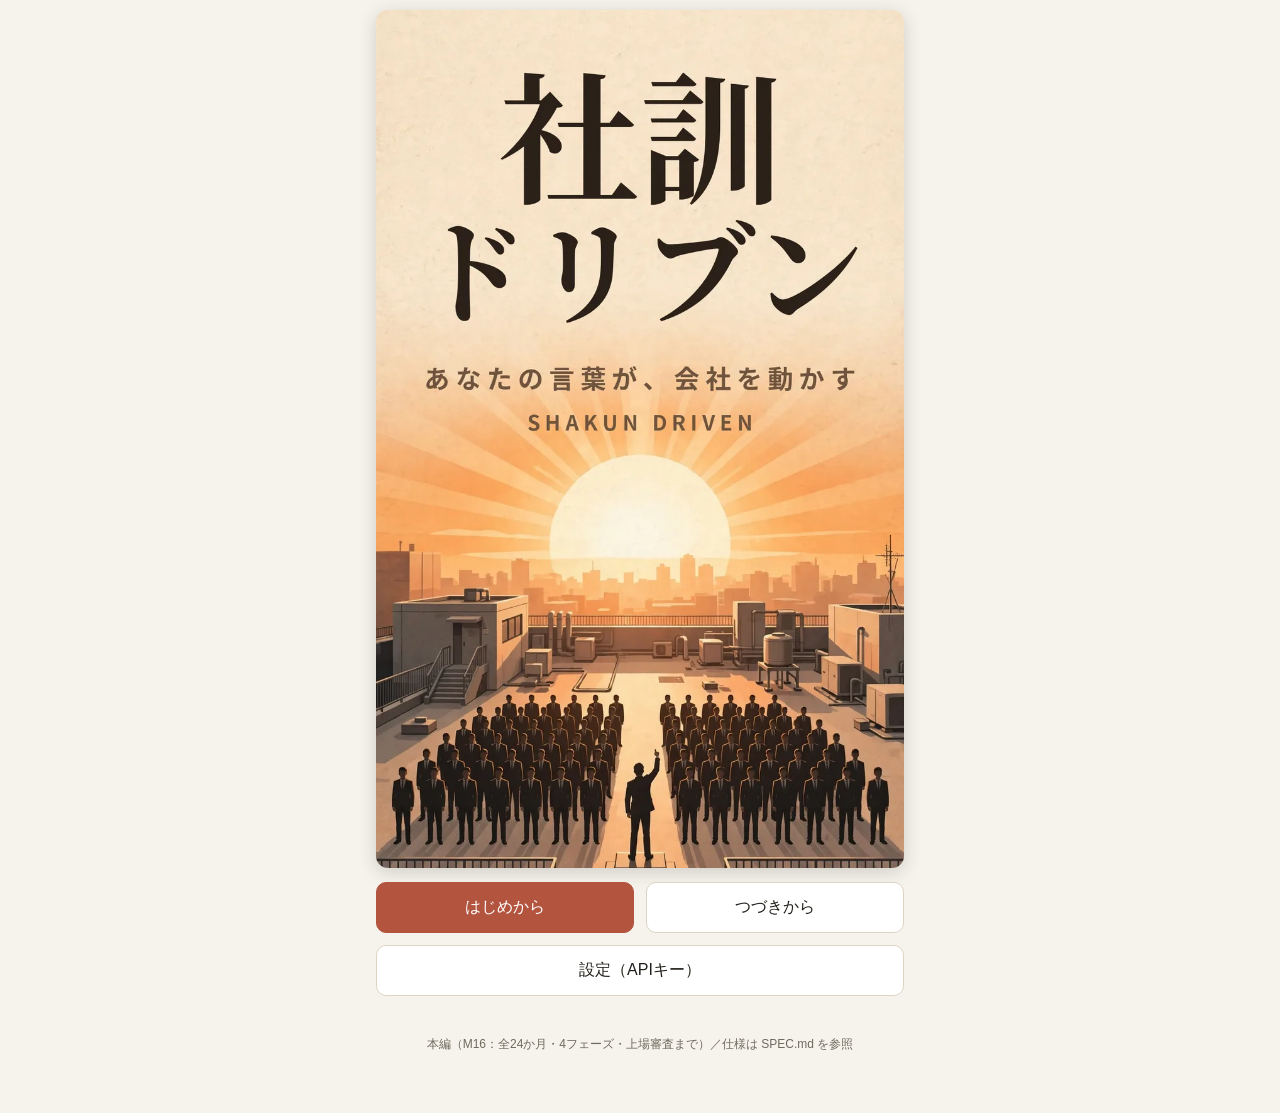
==== index.html @ 3ce6902c "M17.3: 1on1アバター描画の回帰テスト追加（相手選びボタンにID付与、スタブのinnerHTMLクリア対応）" ====
<!DOCTYPE html>
<html lang="ja">
<head>
<meta charset="UTF-8">
<meta name="viewport" content="width=device-width, initial-scale=1, viewport-fit=cover">
<title>社訓ドリブン</title>
<link rel="stylesheet" href="css/style.css?v=20261102.31">
</head>
<body>

<!-- タイトル画面 -->
<section id="screen-title" class="screen active">
  <div class="title-block">
    <h1 class="sr-only">社訓ドリブン</h1>
    <img id="title-art" alt="社訓ドリブン ― 屋上の朝礼と日の出">
  </div>
  <div class="menu" id="menu-main">
    <button id="btn-new" class="primary">はじめから</button>
    <button id="btn-continue" class="secondary">つづきから</button>
  </div>
  <div id="mode-select" class="mode-select hidden">
    <div class="mode-row">
      <button data-mode="black" class="mode-btn mode-black"><strong>ブラックモード</strong><small>企業価値だけを追う。社員の状態は見えない</small></button>
      <button data-mode="white" class="mode-btn mode-white"><strong>ホワイトモード</strong><small>健全さも評価される。全指標が見える</small></button>
    </div>
    <button id="btn-mode-back" class="mini-link">もどる</button>
  </div>
  <div class="menu-single">
    <button id="btn-settings" class="secondary">設定（APIキー）</button>
  </div>
  <p class="footnote">本編（M16：全24か月・4フェーズ・上場審査まで）／仕様は SPEC.md を参照</p>
</section>

<!-- 設定画面 -->
<section id="screen-settings" class="screen">
  <h2>設定</h2>
  <label class="field">
    <span>Gemini APIキー（BYOK）</span>
    <input id="input-apikey" type="password" autocomplete="off" placeholder="キーを入力">
  </label>
  <p class="note">キーはこの端末のブラウザ内にのみ保存され、送信先はGoogleの公式APIだけです。</p>
  <div class="row">
    <button id="btn-save-key" class="primary">保存する</button>
    <button id="btn-test-key" class="secondary">接続テスト</button>
  </div>
  <div class="row">
    <button id="btn-probe" class="secondary">生成テスト（使えるモデルを実測）</button>
  </div>
  <p class="note">生成テストは候補モデルへ最小のリクエストを数回だけ送り、役割ごとに実際に生成できるモデルを確定します。キーを変えたらやり直してください。</p>
  <p id="test-result" class="note"></p>
  <p class="note">LLM呼び出し回数（累計）：<span id="call-count">0</span> 回</p>
  <div class="row">
    <button id="btn-reset" class="danger">データを初期化</button>
    <button id="btn-back-from-settings" class="secondary">もどる</button>
  </div>
</section>

<!-- 社長室（メイン画面の骨格） -->
<section id="screen-office" class="screen">
  <div class="mode-banner"><span id="st-mode">-</span>モードでプレイ中</div>
  <div id="goal-panel" class="goal-panel">
    <div class="goal-final">最終目標：上場審査をクリアする</div>
    <div class="goal-head"><strong><span id="st-phase">創業期</span>の目標：<span id="goal-phase-target">今期の売上を達成する</span></strong><span id="goal-progress-label"></span></div>
    <div class="goal-segs" id="goal-segs"></div>
  </div>
  <header class="status-bar dash-panel">
    <div class="dash-row dash-row-top">
      <span class="dash-funds-label" data-icon="funds">資金</span>
      <span class="dash-funds"><strong id="st-funds">-</strong><small>万円</small></span>
    </div>
    <div class="gauge"><div class="gauge-fill" id="funds-gauge-fill"></div></div>
    <p class="gauge-caption" id="funds-gauge-caption"></p>
    <div class="dash-grid">
      <div class="dash-cell"><span class="dash-cell-label" data-icon="staff">社員</span><span class="dash-cell-value"><strong id="st-employees">0</strong>人</span><span class="dash-cell-caption" id="st-staff-caption"></span></div>
      <div class="dash-cell"><span class="dash-cell-label" data-icon="rep">評判</span><span class="dash-cell-value"><strong id="st-rep">50</strong><small id="st-rep-word"></small></span><span class="gauge mini"><span class="gauge-fill" id="rep-gauge-fill"></span><span class="gauge-tick" style="left:60%"></span></span><span class="dash-cell-caption">良好の目安 60</span></div>
      <div class="dash-cell"><span class="dash-cell-label" data-icon="faith">平均信仰度</span><span class="dash-cell-value"><strong id="st-faith">-</strong></span><span class="gauge mini"><span class="gauge-fill" id="faith-gauge-fill"></span><span class="gauge-tick" style="left:55%"></span></span><span class="dash-cell-caption" id="faith-gauge-caption"></span></div>
      <div class="dash-cell" id="st-risk-wrap"><span class="dash-cell-label" data-icon="risk">告発リスク</span><span class="dash-cell-value"><strong id="st-risk">-</strong><small id="st-risk-word"></small></span><span class="gauge mini"><span class="gauge-fill risk" id="risk-gauge-fill"></span><span class="gauge-tick" style="left:20%"></span></span><span class="dash-cell-caption">安全の目安 20未満</span></div>
    </div>
  </header>
  <p id="funds-note" class="note funds-note"></p>
  <div class="office-body">
    <div id="guide-panel" class="guide-panel hidden">
      <div class="goal-head"><strong>はじめの進め方</strong><button id="btn-guide-close" class="mini">閉じる</button></div>
      <ol id="guide-steps"></ol>
      <p class="goal-rules">進み方：各期の売上目標を達成すると次の期へ進みます（全24か月）／クリア：上場審査をクリアする／敗北：資金が尽きる・社員が全員辞める</p>
    </div>
    <h3>社訓台帳</h3>
    <p id="ledger-summary" class="note"></p>
    <div class="row">
      
      <button id="btn-to-ledger" class="primary" data-icon="ledger">社訓・台帳</button>
    </div>
    <h3>社員</h3>
    <div id="emp-list"></div>
    <div class="row">
      <button id="btn-hire" class="secondary">採用する（今月の候補）</button>
      <button id="btn-interview" class="secondary" data-icon="talk">1 on 1をする</button>
    </div>
    <div class="row">
      <button id="btn-advance" class="primary" data-icon="advance">月を進める</button>
      <button id="btn-result" class="secondary hidden">結果を見る</button>
      <button id="btn-loan" class="secondary hidden" data-icon="loan">融資審査を受ける</button>
    </div>
    <p id="office-note" class="note"></p>
    <h3>月報</h3>
    <div id="report-masthead" class="report-masthead hidden"></div>
    <div id="report-highlights" class="report-highlights hidden"></div>
    <p id="report-diff" class="report-diff hidden"></p>
    <pre id="week-report" class="preview">まだ月を進めていません。社訓を整えてから「月を進める」を押してください。</pre>
    <details id="report-raw-wrap" class="hidden">
      <summary>素材ログ（数値の記録）</summary>
      <pre id="week-report-raw" class="preview"></pre>
    </details>
    <div id="report-honne" class="report-honne hidden"><span class="honne-label">社員の本音</span><span id="report-honne-text"></span></div>
    <div id="report-mood" class="mood-strip hidden"></div>
  </div>
  <div class="row">
    <button id="btn-back-from-office" class="secondary">タイトルへ</button>
  </div>
</section>

<!-- 社訓エディタ -->
<section id="screen-editor" class="screen">
  <h2>社訓エディタ</h2>
  <p class="note">社訓・就業規則・経営方針を自由文で書いてください。AIが構造化し、社員がどう動くかをプレビューします。効果は5項目（売上向上／体力向上／信仰向上／評判向上／規律強化）に付きます。</p>
  <label class="field">
    <span>社訓・ルール（自由文、60字まで）</span>
    <textarea id="ed-text" rows="3" maxlength="60" placeholder="例：お客様は神様である／会議は15分まで"></textarea>
  </label>
  <p id="ed-charcount" class="note">0字（効果の合計上限 1）― 長く具体的に書くほど、付けられる効果の合計が増えます（10字ごとに+1、最大6）</p>
  <div class="ed-examples">
    <span class="note">書き方の例（タップで入力できます）：</span>
    <button class="ex-chip" data-ex="顧客からの問い合わせには、当日中に必ず返信すること">顧客絶対の例</button>
    <button class="ex-chip" data-ex="金曜日はノー残業デーとし、全員定時で退社すること">福利厚生の例</button>
    <button class="ex-chip" data-ex="新しい挑戦は失敗しても咎めない。まず試すことを評価する">挑戦奨励の例</button>
  </div>
  <div class="row">
    <button id="btn-extract" class="primary">構造化してプレビュー</button>
  </div>
  <p id="ed-status" class="note"></p>
  <div id="ed-preview-wrap" class="hidden">
    <h3>構造化結果</h3>
    <pre id="ed-fields" class="preview"></pre>
    <h3>解釈プレビュー</h3>
    <pre id="ed-preview" class="preview"></pre>
    <div id="ed-swap-wrap" class="hidden">
      <p class="note">有効な社訓は3つまでです。入れ替える場合は、廃止する社訓を選んでください（入れ替えは月1回まで、そのたび全員の信仰度が−3されます）。</p>
      <label class="field"><span>入れ替えで廃止する社訓</span><select id="ed-swap-target"></select></label>
    </div>
    <div class="row">
      <button id="btn-register" class="primary">この内容で台帳に登録</button>
    </div>
  </div>

  <div class="row">
    <button id="btn-back-from-editor" class="secondary">台帳へもどる</button>
  </div>
</section>

<!-- 台帳ビューア -->
<section id="screen-ledger" class="screen">
  <h2>社訓台帳</h2>
  <h3>いま会社に効いている力</h3>
  <p id="lg-count" class="note"></p>
  <div id="lg-tags"></div>
  <h3>登録ルール</h3>
  <div id="lg-list"></div>
  <!-- 造語辞典はM11で一旦凍結（UI非表示。データと効果は内部に残置） -->
  <div class="hidden">
  <h3>造語辞典</h3>
  <p class="note">社内用語を定義すると結束が高まる一方、外部には通じなくなります。</p>
  <label class="field"><span>用語</span><input id="gl-term" type="text"></label>
    <label class="field"><span>定義</span><input id="gl-def" type="text" placeholder="辞典のように堅く書くと味が出ます（例：〜をいう）"></label>
  <div class="row">
    <button id="btn-gl-add" class="secondary">辞典に登録</button>
  </div>
  <div id="gl-list"></div>
  </div>
  <div class="row">
    <button id="btn-lg-to-editor" class="primary">＋ 新しい社訓を書く</button>
    <button id="btn-back-from-ledger" class="secondary">社長室へもどる</button>
  </div>
</section>

<!-- イベント -->
<section id="screen-event" class="screen">
  <h2 id="ev-title">イベント</h2>
  <p id="ev-hype" class="ev-hype hidden"></p>
  <p id="ev-category" class="note"></p>
  <p id="ev-body"></p>
  <p id="ev-hint" class="note"></p>
  <div id="ev-action-wrap">
    <label class="field">
      <span>対応の社長命令（自由文）</span>
      <textarea id="ev-response" rows="3" placeholder="どう対応するか、社長として一言"></textarea>
    </label>
    <div class="row">
      <button id="btn-ev-respond" class="primary">社長命令を出す</button>
      <button id="btn-ev-ignore" class="secondary">静観する</button>
    </div>
    <p class="note">静観は正式な選択肢です。被害は出ますが、余計なリスクは増えません。</p>
    <div class="row">
      <button id="btn-ev-back" class="secondary">社長室へ戻る（対応は後でもできます）</button>
    </div>
  </div>
  <div id="ev-result-wrap" class="hidden">
    <pre id="ev-result" class="preview"></pre>
    <div class="row">
      <button id="btn-ev-done" class="primary">月報へ</button>
    </div>
  </div>
</section>

<!-- 融資審査 -->
<section id="screen-loan" class="screen">
  <h2>融資審査（初回）</h2>
  <p>銀行と公庫の担当者が、事業計画としての社訓台帳と、ここまでの実績を審査します。資金と社員の状態が、そのまま信用になります。</p>
  <div id="loan-intro">
    <h3>審査の目安と現在の状態</h3>
    <div id="loan-precheck"></div>
    <p class="note">スコア60以上で優遇条件（2,150万円・金利1.5%）、40以上で通常条件（1,500万円・金利2.5%）、40未満は不合格です。</p>
    <div class="row">
      <button id="btn-loan-apply" class="primary">審査を受ける</button>
      <button id="btn-loan-back" class="secondary">社長室へ戻る</button>
    </div>
  </div>
  <div id="loan-result-wrap" class="hidden">
    <div id="loan-stamp" class="decision-stamp hidden"></div>
    <div id="loan-detail"></div>
    <pre id="loan-result" class="preview"></pre>
    <div class="row">
      <button id="btn-loan-done" class="primary">月報へ</button>
    </div>
  </div>
</section>


<!-- 上場審査 -->
<section id="screen-listing" class="screen">
  <h2>上場審査</h2>
  <p>証券取引所の審査担当が、財務・組織・評判・コンプライアンスを総合的に審査します。ここまでの経営の集大成です。</p>
  <div id="listing-intro">
    <h3>審査の目安と現在の状態</h3>
    <div id="listing-precheck"></div>
    <p class="note">スコア60以上で合格（上場）です。</p>
    <div class="row">
      <button id="btn-listing-apply" class="primary">審査を受ける</button>
    </div>
  </div>
  <div id="listing-result-wrap" class="hidden">
    <div id="listing-detail"></div>
    <pre id="listing-result" class="preview"></pre>
    <div class="row">
      <button id="btn-listing-done" class="primary">結果へ</button>
    </div>
  </div>
</section>

<!-- 面談 -->
<section id="screen-hire" class="screen">
  <h2>採用</h2>
  <p id="hire-note" class="note"></p>
  <div id="hire-list"></div>
  <button id="btn-hire-back">社長室へ戻る</button>
</section>

<section id="screen-interview" class="screen">
  <h2>1 on 1</h2>
  <p class="note">月に1回だけ、社員を1人選んでじっくり話せます（最大5往復）。言葉次第では、相手の心が限界を迎えて会話が打ち切られることもあります。</p>
  <div id="iv-picker"></div>
  <div id="iv-main" class="hidden">
    <img id="iv-portrait" class="iv-portrait hidden" alt="">
    <p id="iv-who" class="note"></p>
    <p id="iv-emp-info" class="note"></p>
    <p id="iv-turns" class="note"></p>
    <div id="iv-log" class="chat-log"></div>
    <div id="iv-action-wrap">
      <label class="field">
        <span>社長の発言（自由文）</span>
        <textarea id="iv-response" rows="3" placeholder="相手にどう声をかけますか"></textarea>
      </label>
      <div class="row">
        <button id="btn-iv-send" class="primary">話す</button>
        <button id="btn-iv-end" class="secondary">ここで終了する</button>
      </div>
    </div>
    <div id="iv-result-wrap" class="hidden">
      <pre id="iv-result" class="preview"></pre>
      <div class="row">
        <button id="btn-iv-done" class="primary">社長室へ</button>
      </div>
    </div>
  </div>
  <div class="row">
    <button id="btn-iv-back" class="secondary">社長室へ戻る</button>
  </div>
</section>

<!-- フェーズ結果 -->
<section id="screen-result" class="screen">
  <h2 id="result-title">結果</h2>
  <pre id="result-summary" class="preview"></pre>
  <p class="note">おつかれさまでした。もう一度遊ぶときは、タイトル画面から「はじめから」を選んでください。</p>
  <div class="row">
    <button id="btn-result-to-title" class="primary">タイトルへ</button>
  </div>
</section>

<script type="module" src="js/app.js?v=20261102.31"></script>
</body>
</html>
---- css/style.css ----
:root {
  --bg: #f6f3ec;
  --panel: #ffffff;
  --ink: #23201a;
  --sub: #6f6a5e;
  --accent: #b3543f;
  --accent2: #2f5d50;
  --line: #ddd5c4;
  --track: #e7e0cf;
  --highlight-bg: #fdf6ec;
  --good: #2f5d50;
  --bad: #b3382e;
  --font-head: "Hiragino Mincho ProN", "Hiragino Mincho Pro", "YuMincho", "Yu Mincho", "Noto Serif CJK JP", serif;
}
* { box-sizing: border-box; }
body {
  margin: 0;
  font-family: "Hiragino Kaku Gothic ProN", "Noto Sans JP", sans-serif;
  background: var(--bg);
  color: var(--ink);
}
.screen {
  display: none;
  max-width: 560px;
  margin: 0 auto;
  padding: 24px 16px 48px;
  min-height: 100dvh;
}
.screen.active { display: block; }
.title-block { text-align: center; margin: 64px 0 40px; }
.title-block h1 { font-size: 40px; letter-spacing: 0.08em; margin: 0 0 8px; }
.tagline { color: var(--sub); margin: 0; }
.menu { display: grid; gap: 12px; }
button {
  font: inherit;
  border: 1px solid var(--line);
  background: var(--panel);
  color: var(--ink);
  border-radius: 10px;
  padding: 14px 16px;
  cursor: pointer;
  text-align: center;
}
button.primary { background: var(--accent); border-color: var(--accent); color: #fff; }
button.secondary { background: var(--panel); }
button.danger { color: var(--accent); border-color: var(--accent); background: var(--panel); }
button:active { transform: translateY(1px); }
.mode-select { margin-top: 24px; display: grid; gap: 12px; }
.mode-select.hidden { display: none; }
.mode-btn { text-align: left; }
.mode-btn small { color: var(--sub); }
.footnote { text-align: center; color: var(--sub); font-size: 12px; margin-top: 40px; }
.field { display: grid; gap: 6px; margin: 16px 0 8px; }
.field input {
  font: inherit;
  padding: 12px;
  border: 1px solid var(--line);
  border-radius: 8px;
  background: var(--panel);
}
.note { color: var(--sub); font-size: 13px; }
#test-result { white-space: pre-line; }
.row { display: flex; gap: 12px; margin-top: 16px; flex-wrap: wrap; }
.row button { flex: 1; }
.status-bar {
  display: flex; gap: 8px; flex-wrap: wrap;
  background: var(--panel); border: 1px solid var(--line); border-radius: 10px;
  padding: 10px 12px; font-size: 14px;
}
.status-bar .label { color: var(--sub); margin-right: 2px; }
.office-body { margin-top: 20px; }
.placeholder { color: var(--sub); }
.hidden { display: none !important; }
textarea, select {
  font: inherit;
  padding: 12px;
  border: 1px solid var(--line);
  border-radius: 8px;
  background: var(--panel);
  color: var(--ink);
  width: 100%;
}
.preview {
  white-space: pre-line;
  background: var(--panel);
  border: 1px solid var(--line);
  border-radius: 10px;
  padding: 12px;
  font-size: 14px;
  margin: 8px 0;
}
.card {
  background: var(--panel);
  border: 1px solid var(--line);
  border-radius: 10px;
  padding: 12px;
  margin: 8px 0;
}
.badge {
  display: inline-block;
  font-size: 12px;
  padding: 2px 8px;
  border-radius: 999px;
  background: var(--accent2);
  color: #fff;
}
.badge.off { background: var(--sub); }
.warn { color: var(--accent); font-size: 14px; }
details { margin-top: 24px; }
details summary { cursor: pointer; padding: 8px 0; }
.grow { flex: 1; }
button:disabled { opacity: 0.5; }

/* === M6 見える化 === */
.meters { margin-top: 6px; display: grid; gap: 4px; }
.meter-row { display: flex; align-items: center; gap: 8px; font-size: 12px; }
.meter-label { width: 2.4em; color: var(--sub); }
.meter { flex: 1; height: 8px; background: var(--track); border-radius: 4px; overflow: hidden; }
.meter-fill { display: block; height: 100%; }
.meter-fill.safe { background: #2f5d50; }
.meter-fill.warn { background: #c98a1b; }
.meter-fill.danger { background: #b3382e; }
.meter-val { width: 2em; text-align: right; }
.badge { display: inline-block; margin-top: 6px; padding: 1px 8px; border-radius: 999px; font-size: 11px; color: #fff; }
.badge.danger { background: #b3382e; }
.badge.warn { background: #c98a1b; }
.goal-panel, .guide-panel { border: 1px solid var(--line); background: var(--panel); border-radius: 10px; padding: 10px 12px; margin-bottom: 12px; }
.goal-head { display: flex; justify-content: space-between; align-items: center; gap: 8px; }
.progress { height: 10px; background: var(--track); border-radius: 5px; overflow: hidden; margin: 8px 0; }
#goal-progress-bar { height: 100%; background: var(--accent2); width: 0%; transition: width .3s; }
.goal-next { margin: 4px 0; }
.goal-rules { color: var(--sub); font-size: 12px; margin: 2px 0 0; }
.guide-panel ol { margin: 6px 0 2px 18px; padding: 0; }
.guide-panel li { margin: 3px 0; }
.guide-panel li.done { color: var(--sub); text-decoration: line-through; }
button.mini { font-size: 12px; padding: 2px 10px; }
.funds-note { margin: 6px 2px 0; }
.report-highlights { border-left: 4px solid var(--accent); background: var(--highlight-bg); padding: 8px 10px; margin-bottom: 8px; border-radius: 6px; }
.report-highlights div { margin-top: 2px; }
.report-diff .up { color: var(--good); font-weight: 600; }
.report-diff .down { color: var(--bad); font-weight: 600; }

body[data-mode="black"] .status-bar { background: #2b2723; color: #f3efe6; }
body[data-mode="black"] .status-bar .label { color: #b9b2a4; }
#screen-title h1 { letter-spacing: .04em; border-bottom: 3px solid var(--accent); display: inline-block; padding-bottom: 4px; }
.mode-btn { text-align: left; line-height: 1.5; }

/* === M7 デザイン適用（案1×案2ハイブリッド） === */
h1, h2, h3 { font-family: var(--font-head); }
.sr-only { position: absolute; width: 1px; height: 1px; overflow: hidden; clip: rect(0 0 0 0); white-space: nowrap; }
#title-art { width: 100%; height: auto; display: block; border-radius: 12px; box-shadow: 0 4px 18px rgba(35, 32, 26, .18); }
.title-block { margin-bottom: 14px; }
/* 「布告する」ボタンは判子風の印を添える */
/* イベント画面：カテゴリ帯 */
#screen-event h2 { border-left: 6px solid var(--accent); padding-left: 10px; }
#ev-category { display: inline-block; background: var(--ink); color: var(--bg); padding: 3px 10px; border-radius: 4px; }
/* ブラックモード：暗色テーマ全面版（意味色は維持） */
body[data-mode="black"] {
  --bg: #221f1b;
  --panel: #2e2a25;
  --ink: #f0ead9;
  --sub: #b3aa97;
  --line: #4a443a;
  --track: #453f35;
  --highlight-bg: #38312a;
  --accent: #c65a49;
  --accent2: #8fae9f;
  --good: #7fb69e;
  --bad: #e08a7d;
}
body[data-mode="black"] .meter-fill.safe { background: #7fb69e; }
body[data-mode="black"] .meter-fill.warn { background: #d9a83f; }
body[data-mode="black"] .meter-fill.danger { background: #e08a7d; }
body[data-mode="black"] #title-art { box-shadow: 0 4px 18px rgba(0, 0, 0, .5); }

/* === M7.1 タイトル画面の改善 === */
#screen-title { padding-top: 10px; }
#screen-title .title-block { margin: 0 0 14px; }
.menu { display: flex; gap: 12px; }
.menu > button { flex: 1; }
.menu-single { margin-top: 12px; }
.menu-single > button { width: 100%; }
.mode-select { margin-top: 0; display: block; }
.mode-row { display: flex; gap: 12px; }
.mode-btn { flex: 1; text-align: center; padding: 14px 10px; line-height: 1.45; }
.mode-btn strong { display: block; font-size: 17px; margin-bottom: 4px; }
.mode-btn small { display: block; font-size: 12px; line-height: 1.55; }
.mode-black { background: #2b2723; border: 2px solid #2b2723; border-top: 5px solid #b3543f; color: #f3efe6; }
.mode-black small { color: #c9c2b2; }
.mode-white { background: #ffffff; border: 2px solid #2f5d50; border-top: 5px solid #2f5d50; color: #23201a; }
.mode-white small { color: #6f6a5e; }
.mini-link { display: block; margin: 10px auto 0; background: none; border: none; color: var(--sub); font-size: 13px; padding: 6px 10px; text-decoration: underline; }

/* === M8 社内報デザイン（標準）×ダッシュボード === */
body { background-image: radial-gradient(rgba(35, 32, 26, .045) 1px, transparent 1.3px); background-size: 7px 7px; }
body[data-mode="black"] { background-image: radial-gradient(rgba(240, 234, 217, .05) 1px, transparent 1.3px); }
h2 { border-bottom: 4px double var(--sub); padding-bottom: 6px; }
.card { box-shadow: 0 1px 2px rgba(35, 32, 26, .07), 0 6px 14px rgba(35, 32, 26, .05); }
body[data-mode="black"] .card { box-shadow: 0 1px 2px rgba(0, 0, 0, .4), 0 6px 14px rgba(0, 0, 0, .3); }
.status-bar { border-bottom: 3px double rgba(243, 239, 230, .35); }
.report-masthead { font-family: var(--font-head); text-align: center; letter-spacing: .18em; border-top: 4px double var(--sub); border-bottom: 4px double var(--sub); padding: 6px 0; margin-bottom: 10px; }
.decision-stamp { font-family: var(--font-head); font-size: 30px; letter-spacing: .35em; color: var(--accent); border: 3px solid var(--accent); border-radius: 10px; display: inline-block; padding: 4px 14px 4px 20px; transform: rotate(-7deg); margin: 4px 0 12px; opacity: .9; }
#gl-list .card { border-left: 5px solid var(--accent2); }
#gl-list .card strong { font-family: var(--font-head); }

/* === M8.2 社員の様子ストリップ === */
.mood-strip { display: flex; align-items: center; gap: 8px; margin-top: 12px; flex-wrap: wrap; }
.mood-label { font-family: var(--font-head); border: 1px solid var(--sub); padding: 2px 8px; letter-spacing: .18em; }
.mood-chip { border: 1px solid var(--line); border-radius: 999px; padding: 3px 10px; font-size: 13px; background: var(--panel); }
.mood-chip.ok { color: var(--good); border-color: var(--good); }
.mood-chip.warn { color: #c98a1b; border-color: #c98a1b; }
.mood-chip.danger { color: var(--bad); border-color: var(--bad); font-weight: 700; }

/* === M9 本音・煽り === */
.report-honne { border: 1px dashed var(--sub); border-radius: 8px; padding: 8px 10px; margin-top: 10px; background: var(--highlight-bg); }
.report-honne .honne-label { font-family: var(--font-head); font-size: 12px; letter-spacing: .14em; color: var(--sub); display: block; margin-bottom: 2px; }
.ev-hype { color: var(--accent); font-weight: 700; margin: 2px 0 8px; }

/* === M10 例文チップ・1on1チャット === */
.ed-examples { display: flex; flex-wrap: wrap; gap: 8px; align-items: center; margin: 4px 0 12px; }
.ex-chip { padding: 6px 12px; border-radius: 999px; font-size: 13px; }
.chat-log { display: grid; gap: 8px; margin: 12px 0; }
.chat-row { max-width: 88%; padding: 8px 12px; border-radius: 12px; line-height: 1.55; white-space: pre-wrap; }
.chat-row.emp { background: var(--highlight-bg); border: 1px solid var(--line); justify-self: start; border-bottom-left-radius: 2px; }
.chat-row.me { background: var(--accent2); color: #fdfaf2; justify-self: end; border-bottom-right-radius: 2px; }
.chat-row.sys { justify-self: center; background: none; color: var(--sub); font-size: 13px; text-align: center; }
.iv-emp-btn { display: block; width: 100%; text-align: left; margin-bottom: 8px; }
.iv-emp-btn small { color: var(--sub); display: block; margin-top: 2px; }
select { font: inherit; padding: 10px; border: 1px solid var(--line); border-radius: 8px; background: var(--panel); color: var(--ink); width: 100%; }

/* === M12 ダッシュボード（1枚パネル） === */
.status-bar { display: block; background: var(--panel); border: 1px solid var(--line); border-radius: 10px; padding: 10px 12px; margin-bottom: 10px; box-shadow: 2px 2px 0 rgba(90, 70, 40, 0.08); }
.dash-row { display: flex; align-items: center; gap: 10px; }
.dash-row-top { padding-bottom: 8px; border-bottom: 1px dashed var(--line); }
.dash-mode { background: var(--accent); color: #fff; font-weight: 700; font-size: 13px; padding: 3px 10px; border-radius: 999px; white-space: nowrap; }
.dash-phase { font-weight: 700; font-size: 15px; white-space: nowrap; }
.dash-week { font-weight: 400; font-size: 12px; color: var(--sub); margin-left: 6px; }
.dash-funds { margin-left: auto; font-size: 13px; color: var(--sub); white-space: nowrap; }
.dash-funds strong { font-size: 22px; color: var(--ink); margin: 0 2px; }
.dash-funds small { font-size: 11px; }
.dash-row-sub { padding-top: 8px; flex-wrap: wrap; gap: 6px 0; font-size: 13px; color: var(--sub); }
.dash-stat { white-space: nowrap; }
.dash-stat + .dash-stat { border-left: 1px solid var(--line); padding-left: 10px; margin-left: 10px; }
.dash-stat strong { color: var(--ink); font-size: 15px; }
.dash-stat small { margin-left: 4px; font-size: 11px; }
.trait-line { display: flex; flex-wrap: wrap; gap: 2px 14px; margin-top: 2px; }
.trait { white-space: nowrap; }
.tag-bar-row { display: flex; align-items: center; gap: 8px; margin: 4px 0; font-size: 13px; }
.tag-bar-label { width: 5.5em; flex-shrink: 0; }
.tag-bar { flex: 1; height: 10px; background: var(--highlight-bg); border: 1px solid var(--line); border-radius: 5px; overflow: hidden; }
.tag-bar-fill { height: 100%; background: var(--accent2); }
.tag-bar-fill.neg { background: var(--bad); }
.dots { letter-spacing: 2px; font-size: 11px; color: var(--accent2); }
.emp-profit { font-size: 13px; margin-top: 6px; }
.emp-profit .neg { color: var(--bad); }
body[data-mode="black"] .status-bar { background: #2b2723; color: #f3efe6; border-color: rgba(243, 239, 230, 0.35); }
body[data-mode="black"] .dash-funds strong, body[data-mode="black"] .dash-stat strong { color: #f3efe6; }

/* ==== M13：モード最上部・最終目標バナー・達成度ダッシュボード・段階表示 ==== */
.mode-banner { background: var(--ink); color: #fff; border-radius: 8px; padding: 7px 12px; font-weight: 700; font-size: 14px; margin-bottom: 10px; }
.mode-banner span { font-size: 15px; }
.goal-panel { margin-bottom: 10px; }
.goal-final { font-size: 16px; font-weight: 800; color: var(--ink); margin-bottom: 4px; }
.goal-segs { display: flex; gap: 4px; margin-top: 8px; }
.goal-seg { flex: 1; text-align: center; font-size: 9px; padding: 4px 0; border-radius: 6px; background: #e7e2d5; color: var(--sub); white-space: nowrap; }
.goal-seg.done { background: var(--good); color: #fff; }
.goal-seg.now { background: var(--ink); color: #fff; font-weight: 700; box-shadow: 0 0 0 2px #d9a441 inset; }
.dash-funds-label { font-size: 13px; color: var(--sub); margin-right: 8px; }
.gauge { position: relative; height: 10px; background: #e7e2d5; border-radius: 5px; margin: 8px 0 4px; overflow: visible; }
.gauge-fill { position: absolute; left: 0; top: 0; bottom: 0; background: var(--good); border-radius: 5px; max-width: 100%; }
.gauge-fill.risk { background: var(--warn); }
.gauge-tick { position: absolute; top: -2px; bottom: -2px; width: 2px; background: var(--ink); opacity: .55; }
.gauge.mini { height: 7px; margin: 5px 0 3px; display: block; }
.gauge-caption { font-size: 12px; color: var(--sub); margin: 0 0 6px; }
.dash-grid { display: grid; grid-template-columns: 1fr 1fr; gap: 8px 14px; margin-top: 8px; border-top: 1px dashed #cbbfa3; padding-top: 10px; }
.dash-cell { min-width: 0; }
.dash-cell-label { display: block; font-size: 12px; color: var(--sub); }
.dash-cell-value strong { font-size: 19px; }
.dash-cell-value small { margin-left: 4px; font-size: 12px; color: var(--sub); }
.dash-cell-caption { display: block; font-size: 11px; color: var(--sub); }
.trait-rows { margin: 6px 0 2px; }
.trait-row { display: flex; align-items: center; gap: 8px; line-height: 1.5; }
.trait-label { display: inline-block; width: 4em; flex: none; font-size: 13px; color: var(--sub); }
.emp-sub { margin: 2px 0; }
.segs { display: inline-flex; gap: 2px; }
.segs .seg { width: 11px; height: 12px; border-radius: 2px; background: #e0dacb; display: inline-block; }
.segs .seg.on.safe { background: var(--good); }
.segs .seg.on.warn { background: var(--warn); }
.segs .seg.on.danger { background: var(--bad); }
.emp-profit-detail { font-size: 12px; color: var(--sub); margin: 0 0 4px; }
.emp-profit-detail .chunk { white-space: nowrap; }
.criteria { border: 1px solid #d8d0ba; border-radius: 8px; padding: 8px 12px; margin: 8px 0; background: #fffdf6; }
.criteria-row { display: flex; align-items: baseline; gap: 10px; padding: 3px 0; flex-wrap: wrap; }
.criteria-row strong { font-size: 16px; }
.criteria-mark { margin-left: auto; font-weight: 700; }
.loan-score { display: flex; align-items: baseline; gap: 8px; margin-top: 6px; }
.loan-score strong { font-size: 26px; }
.loan-gauge { height: 12px; }
.loan-factors { margin: 10px 0; }
.factor-row { display: flex; align-items: center; gap: 8px; padding: 3px 0; }
.factor-label { flex: 1; min-width: 0; font-size: 13px; }
.factor-bar { width: 90px; flex: none; height: 9px; background: #e7e2d5; border-radius: 4px; display: inline-block; }
.factor-bar i { display: block; height: 100%; border-radius: 4px; }
.factor-bar i.pos { background: var(--good); }
.factor-bar i.neg { background: var(--bad); }
.factor-row strong.pos { color: var(--good); }
.factor-row strong.neg { color: var(--bad); }
.axis-row { display: flex; align-items: center; gap: 10px; padding: 4px 0; }
.axis-label { width: 5.5em; flex: none; font-size: 13px; }
.axis-gauge { position: relative; flex: 1; height: 12px; background: #efe9da; border-radius: 6px; }
.axis-center { position: absolute; left: 50%; top: -2px; bottom: -2px; width: 2px; background: var(--ink); opacity: .5; }
.axis-fill { position: absolute; top: 0; bottom: 0; border-radius: 6px; }
.axis-fill.pos { background: var(--good); }
.axis-fill.neg { background: var(--bad); }
.axis-val { width: 2.2em; flex: none; text-align: right; font-weight: 700; }
.fx-chips { margin: 4px 0; display: flex; flex-wrap: wrap; gap: 5px; }
.fx-chip { font-size: 12px; padding: 2px 8px; border-radius: 999px; border: 1px solid; white-space: nowrap; }
.fx-chip.pos { color: var(--good); border-color: var(--good); background: #f2f8f0; }
.fx-chip.neg { color: var(--bad); border-color: var(--bad); background: #fdf3f1; }

/* M14：注意色の定義（未定義でセグメントが見えなくなっていた不具合の修正）と部門・採用まわり */
:root { --warn: #d97706; }
.segs .seg.on.warn { background: var(--warn); }
.emp-ops { display: flex; gap: 6px; margin: 6px 0 2px; flex-wrap: wrap; }
.mini-btn { font-size: 12px; padding: 4px 10px; border: 1px solid var(--line); border-radius: 999px; background: var(--panel); color: var(--ink); cursor: pointer; }
.mini-btn:active { background: var(--highlight-bg); }
.badge-row { display: flex; align-items: center; gap: 8px; margin-top: 6px; }
.mood-reason { font-size: 12px; color: var(--sub); }

/* ===== M17：キャラ絵・アイコン・演出 ===== */
.ic { display: inline-flex; vertical-align: -0.14em; margin-right: 4px; }
.ic svg { width: 1.05em; height: 1.05em; }
.emp-head { display: flex; align-items: center; gap: 10px; margin-bottom: 4px; }
.emp-portrait { width: 54px; height: 68px; object-fit: cover; border-radius: 6px; border: 1px solid rgba(60, 50, 30, .35); background: #e8e2d2; flex: none; }
body[data-mode="black"] .emp-portrait { border-color: rgba(240, 234, 217, .35); background: #17140f; }
.iv-thumb { width: 44px; height: 55px; object-fit: cover; border-radius: 5px; float: left; margin: 2px 10px 2px 0; }
.iv-portrait { width: 76px; height: 95px; object-fit: cover; border-radius: 8px; border: 1px solid rgba(60, 50, 30, .35); margin-bottom: 6px; }
body[data-mode="black"] .iv-portrait { border-color: rgba(240, 234, 217, .35); }

/* 質感：ホワイト＝罫線入りの紙、ブラック＝ハーフトーン強化＋斜め帯 */
body:not([data-mode="black"]) { background-image: repeating-linear-gradient(0deg, transparent 0 27px, rgba(90, 80, 60, .05) 27px 28px); }
body[data-mode="black"] { background-image: radial-gradient(rgba(240, 234, 217, .07) 1px, transparent 1.4px); background-size: 9px 9px; }
body[data-mode="black"] .mode-banner { background-image: linear-gradient(100deg, transparent 0 76%, rgba(198, 40, 28, .9) 76% 87%, transparent 87%); }
body[data-mode="black"] .goal-final { letter-spacing: .12em; }

/* 演出：決裁印を押す／フェーズアップの強調／イベント帯のスライドイン */
@keyframes stampIn { 0% { transform: rotate(-7deg) scale(2.1); opacity: 0; } 60% { transform: rotate(-7deg) scale(.94); opacity: 1; } 100% { transform: rotate(-7deg) scale(1); opacity: .9; } }
.decision-stamp:not(.hidden) { animation: stampIn .32s ease-out; }
@keyframes phaseFlash { 0% { box-shadow: 0 0 0 0 rgba(198, 160, 40, 0); } 25% { box-shadow: 0 0 0 3px rgba(198, 160, 40, .8); } 100% { box-shadow: 0 0 0 0 rgba(198, 160, 40, 0); } }
.goal-panel.phase-flash { animation: phaseFlash 1.1s ease-out 2; }
@keyframes bandIn { from { transform: translateX(-14px); opacity: 0; } to { transform: none; opacity: 1; } }
#screen-event.active #ev-category { animation: bandIn .35s ease-out; }

/* M17.2：1on1をLINE風に（社員の吹き出しの横に顔写真アバター） */
.chat-row.emp { display: flex; align-items: flex-start; gap: 8px; background: none; border: none; padding: 0; max-width: 94%; }
.chat-row.me { display: flex; justify-content: flex-end; background: none; padding: 0; max-width: 94%; }
.chat-bubble { padding: 8px 12px; border-radius: 12px; line-height: 1.55; white-space: pre-wrap; }
.chat-row.emp .chat-bubble { background: var(--highlight-bg); border: 1px solid var(--line); border-bottom-left-radius: 2px; }
.chat-row.me .chat-bubble { background: var(--accent2); color: #fdfaf2; border-bottom-right-radius: 2px; }
.chat-av { width: 40px; height: 50px; object-fit: cover; border-radius: 8px; border: 1px solid var(--line); flex: none; }
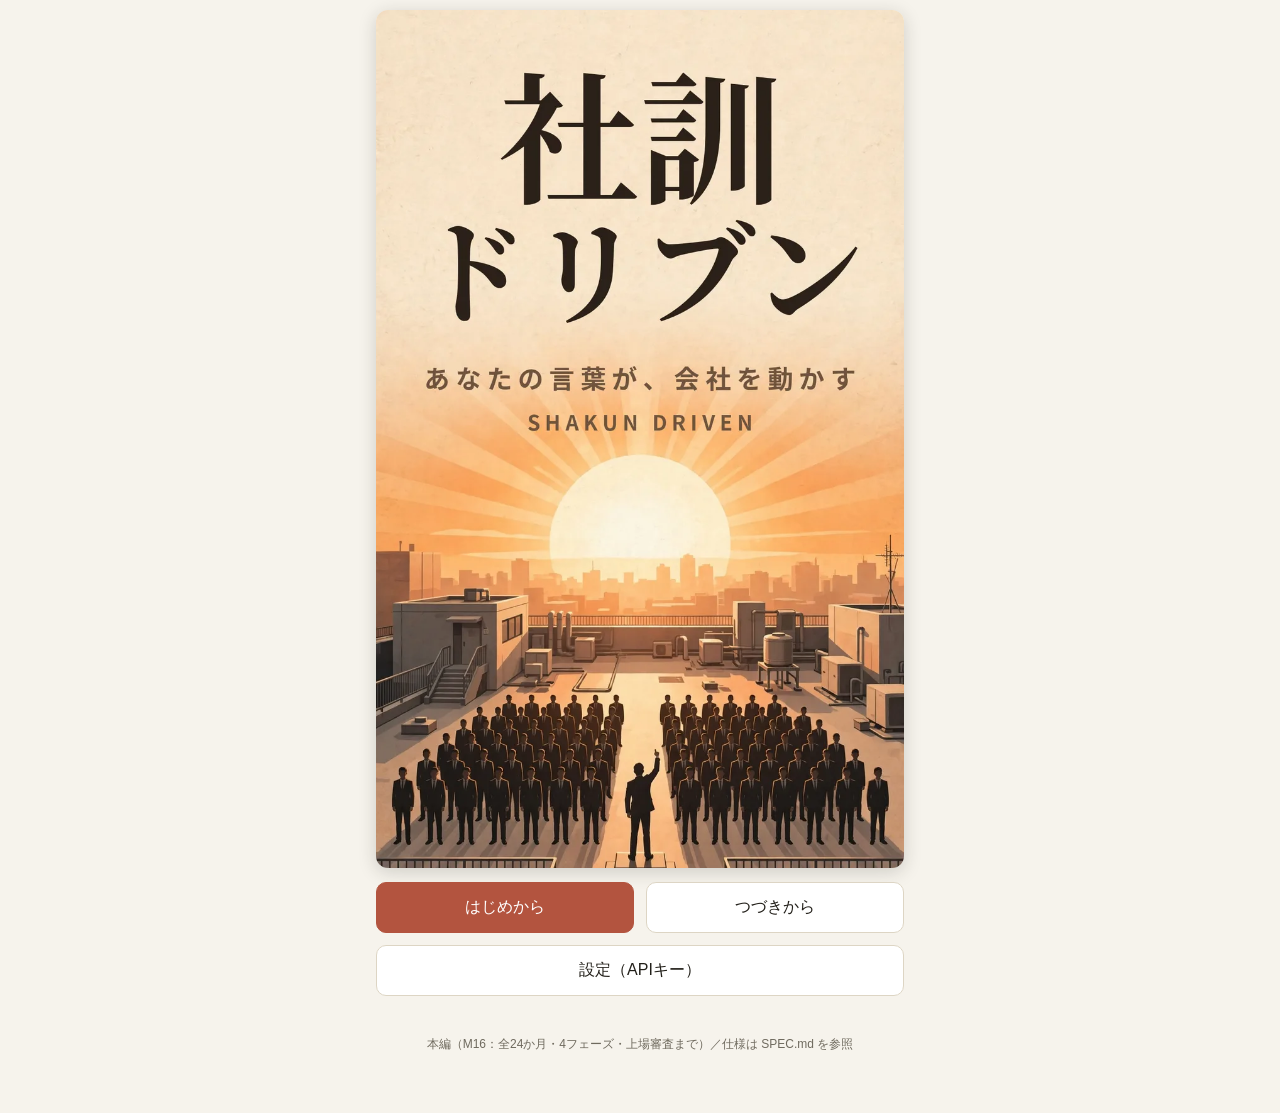
==== commit 5374b892: "M20 動きと手触り：画面遷移・カウントアップ・山場演出と効果音" ====
--- a/index.html
+++ b/index.html
@@ -4,7 +4,7 @@
 <meta charset="UTF-8">
 <meta name="viewport" content="width=device-width, initial-scale=1, viewport-fit=cover">
 <title>社訓ドリブン</title>
-<link rel="stylesheet" href="css/style.css?v=20261102.31">
+<link rel="stylesheet" href="css/style.css?v=20261102.35">
 </head>
 <body>
 
@@ -49,6 +49,13 @@
   <p class="note">生成テストは候補モデルへ最小のリクエストを数回だけ送り、役割ごとに実際に生成できるモデルを確定します。キーを変えたらやり直してください。</p>
   <p id="test-result" class="note"></p>
   <p class="note">LLM呼び出し回数（累計）：<span id="call-count">0</span> 回</p>
+  <label class="field">
+    <span>効果音</span>
+    <select id="input-sound">
+      <option value="on">ON（効果音あり）</option>
+      <option value="off">OFF（無音）</option>
+    </select>
+  </label>
   <div class="row">
     <button id="btn-reset" class="danger">データを初期化</button>
     <button id="btn-back-from-settings" class="secondary">もどる</button>
@@ -107,10 +114,13 @@
     <div id="report-highlights" class="report-highlights hidden"></div>
     <p id="report-diff" class="report-diff hidden"></p>
     <pre id="week-report" class="preview">まだ月を進めていません。社訓を整えてから「月を進める」を押してください。</pre>
-    <details id="report-raw-wrap" class="hidden">
-      <summary>素材ログ（数値の記録）</summary>
-      <pre id="week-report-raw" class="preview"></pre>
-    </details>
+    <section id="report-record" class="report-record hidden">
+      <h4 class="record-title">今月の記録</h4>
+      <div id="record-grid" class="record-grid"></div>
+      <div id="record-phase" class="record-phase"></div>
+      <div id="record-ranks" class="record-ranks"></div>
+      <ul id="record-events" class="record-events"></ul>
+    </section>
     <div id="report-honne" class="report-honne hidden"><span class="honne-label">社員の本音</span><span id="report-honne-text"></span></div>
     <div id="report-mood" class="mood-strip hidden"></div>
   </div>
@@ -165,17 +175,6 @@
   <div id="lg-tags"></div>
   <h3>登録ルール</h3>
   <div id="lg-list"></div>
-  <!-- 造語辞典はM11で一旦凍結（UI非表示。データと効果は内部に残置） -->
-  <div class="hidden">
-  <h3>造語辞典</h3>
-  <p class="note">社内用語を定義すると結束が高まる一方、外部には通じなくなります。</p>
-  <label class="field"><span>用語</span><input id="gl-term" type="text"></label>
-    <label class="field"><span>定義</span><input id="gl-def" type="text" placeholder="辞典のように堅く書くと味が出ます（例：〜をいう）"></label>
-  <div class="row">
-    <button id="btn-gl-add" class="secondary">辞典に登録</button>
-  </div>
-  <div id="gl-list"></div>
-  </div>
   <div class="row">
     <button id="btn-lg-to-editor" class="primary">＋ 新しい社訓を書く</button>
     <button id="btn-back-from-ledger" class="secondary">社長室へもどる</button>
@@ -306,6 +305,8 @@
   </div>
 </section>
 
-<script type="module" src="js/app.js?v=20261102.31"></script>
+<div id="phase-overlay" class="phase-overlay hidden"><div class="phase-overlay-inner"><span class="phase-overlay-sub">新たな期へ</span><span id="phase-overlay-name" class="phase-overlay-name">組織化期</span><span id="phase-overlay-bits" class="phase-overlay-bits"></span></div></div>
+
+<script type="module" src="js/app.js?v=20261102.35"></script>
 </body>
 </html>
--- a/css/style.css
+++ b/css/style.css
@@ -200,8 +200,6 @@
 .status-bar { border-bottom: 3px double rgba(243, 239, 230, .35); }
 .report-masthead { font-family: var(--font-head); text-align: center; letter-spacing: .18em; border-top: 4px double var(--sub); border-bottom: 4px double var(--sub); padding: 6px 0; margin-bottom: 10px; }
 .decision-stamp { font-family: var(--font-head); font-size: 30px; letter-spacing: .35em; color: var(--accent); border: 3px solid var(--accent); border-radius: 10px; display: inline-block; padding: 4px 14px 4px 20px; transform: rotate(-7deg); margin: 4px 0 12px; opacity: .9; }
-#gl-list .card { border-left: 5px solid var(--accent2); }
-#gl-list .card strong { font-family: var(--font-head); }
 
 /* === M8.2 社員の様子ストリップ === */
 .mood-strip { display: flex; align-items: center; gap: 8px; margin-top: 12px; flex-wrap: wrap; }
@@ -358,3 +356,50 @@
 .chat-row.emp .chat-bubble { background: var(--highlight-bg); border: 1px solid var(--line); border-bottom-left-radius: 2px; }
 .chat-row.me .chat-bubble { background: var(--accent2); color: #fdfaf2; border-bottom-right-radius: 2px; }
 .chat-av { width: 40px; height: 50px; object-fit: cover; border-radius: 8px; border: 1px solid var(--line); flex: none; }
+
+/* M19：今月の記録パネル（社内報の付録ページ風） */
+.report-record { border: 1px solid var(--line); border-radius: 8px; padding: 10px 12px 12px; margin-top: 10px; background: var(--highlight-bg); }
+.record-title { font-family: var(--font-head); font-size: 14px; letter-spacing: .14em; margin: 0 0 8px; padding-bottom: 6px; border-bottom: 3px double var(--line); }
+.record-grid { display: grid; grid-template-columns: repeat(3, 1fr); gap: 6px; }
+.record-cell { border: 1px solid var(--line); border-radius: 6px; padding: 6px 8px; display: flex; flex-direction: column; gap: 1px; background: var(--panel); }
+.record-label { font-size: 11px; color: var(--sub); letter-spacing: .08em; }
+.record-value { font-weight: 700; font-size: 15px; }
+.record-value.neg { color: var(--bad); }
+.record-phase { margin-top: 10px; font-size: 13px; display: flex; flex-direction: column; gap: 4px; }
+.record-bar { display: block; height: 8px; border-radius: 4px; background: var(--track); overflow: hidden; }
+.record-bar i { display: block; height: 100%; background: var(--accent2); border-radius: 4px; }
+.record-ranks { margin-top: 10px; font-size: 13px; line-height: 1.7; }
+.record-ranks strong { font-family: var(--font-head); letter-spacing: .1em; display: block; margin-bottom: 2px; }
+.record-events { margin: 10px 0 0; padding-left: 18px; font-size: 13px; line-height: 1.75; }
+.record-events:empty { display: none; }
+
+/* M20：動きと手触り（ゲーム感の演出レイヤー） */
+@keyframes screenIn { from { opacity: 0; transform: translateY(10px); } to { opacity: 1; transform: none; } }
+.screen.enter { animation: screenIn .3s ease both; }
+@keyframes popIn { from { opacity: 0; transform: translateY(8px) scale(.98); } to { opacity: 1; transform: none; } }
+.pop-in { animation: popIn .35s ease both; }
+button { transition: transform .08s ease, box-shadow .15s ease, background-color .15s ease, filter .15s ease; }
+button:hover { filter: brightness(1.05); }
+button:active { transform: translateY(1px) scale(.97); }
+.gauge-fill { transition: width .8s cubic-bezier(.22,.8,.3,1); }
+.record-bar i { transition: width .8s cubic-bezier(.22,.8,.3,1); }
+@keyframes breathe { 0%, 100% { transform: scale(1); } 50% { transform: scale(1.018) translateY(-1px); } }
+.emp-portrait, .iv-portrait { animation: breathe 4.2s ease-in-out infinite; }
+@keyframes bubbleIn { from { opacity: 0; transform: translateY(6px) scale(.96); } to { opacity: 1; transform: none; } }
+.chat-row:last-child { animation: bubbleIn .25s ease both; }
+#screen-result.active #result-title { animation: popIn .55s ease both; }
+#screen-event.active #ev-title { animation: popIn .4s ease both; }
+/* フェーズアップの全画面バナー */
+.phase-overlay { position: fixed; inset: 0; z-index: 60; display: flex; align-items: center; justify-content: center; pointer-events: none; background: radial-gradient(ellipse at center, rgba(0,0,0,.18), rgba(0,0,0,.42)); }
+.phase-overlay-inner { position: relative; text-align: center; color: #fdfaf2; text-shadow: 0 2px 14px rgba(0,0,0,.45); }
+.phase-overlay.play .phase-overlay-inner { animation: overlayText 2.1s ease both; }
+@keyframes overlayText { 0% { opacity: 0; transform: scale(.86); } 18% { opacity: 1; transform: scale(1.04); } 26% { transform: scale(1); } 78% { opacity: 1; } 100% { opacity: 0; transform: scale(1.02) translateY(-6px); } }
+.phase-overlay-sub { display: block; font-size: 13px; letter-spacing: .5em; margin-bottom: 6px; }
+.phase-overlay-name { display: block; font-family: var(--font-head); font-size: 44px; font-weight: 700; letter-spacing: .18em; }
+.phase-overlay-bits { position: fixed; inset: 0; overflow: hidden; }
+.phase-overlay-bits i { position: absolute; top: -4vh; width: 7px; height: 11px; border-radius: 1px; opacity: 0; }
+.phase-overlay.play .phase-overlay-bits i { animation: bitFall 1.9s ease-in both; }
+@keyframes bitFall { 0% { opacity: 0; transform: translateY(0) rotate(0deg); } 12% { opacity: .95; } 100% { opacity: 0; transform: translateY(108vh) rotate(560deg); } }
+@media (prefers-reduced-motion: reduce) {
+  *, *::before, *::after { animation-duration: .01ms !important; animation-iteration-count: 1 !important; transition-duration: .01ms !important; }
+}
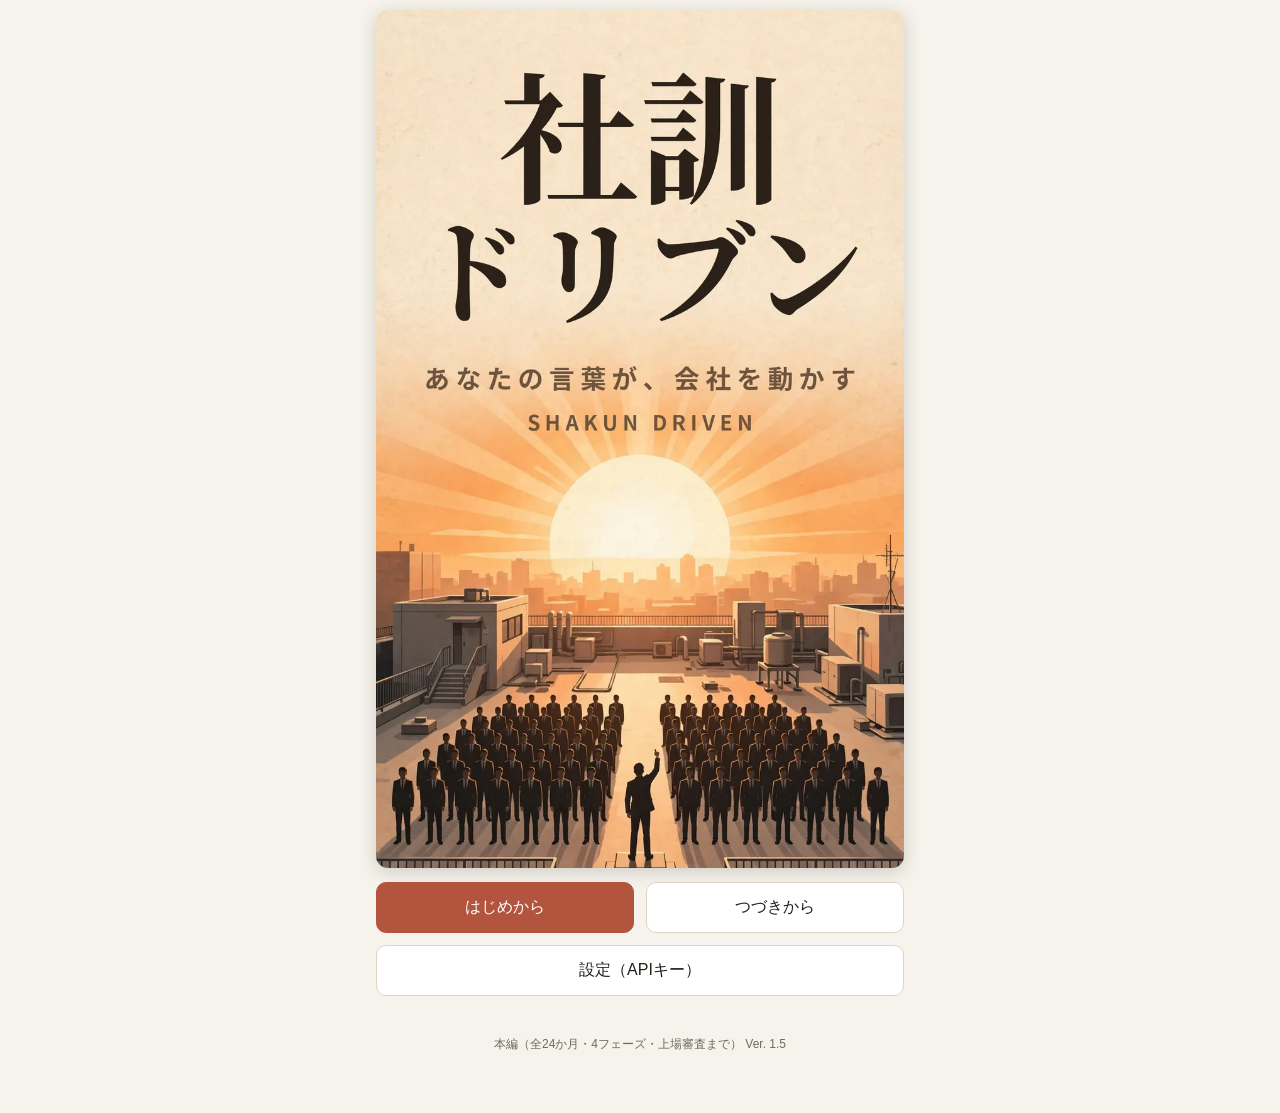
==== commit 6da751bc: "Ver. 1.5 バージョン表記をVer.形式に統一" ====
--- a/index.html
+++ b/index.html
@@ -4,7 +4,7 @@
 <meta charset="UTF-8">
 <meta name="viewport" content="width=device-width, initial-scale=1, viewport-fit=cover">
 <title>社訓ドリブン</title>
-<link rel="stylesheet" href="css/style.css?v=20261102.35">
+<link rel="stylesheet" href="css/style.css?v=20261102.36">
 </head>
 <body>
 
@@ -28,7 +28,7 @@
   <div class="menu-single">
     <button id="btn-settings" class="secondary">設定（APIキー）</button>
   </div>
-  <p class="footnote">本編（M16：全24か月・4フェーズ・上場審査まで）／仕様は SPEC.md を参照</p>
+  <p class="footnote">本編（全24か月・4フェーズ・上場審査まで） Ver. 1.5</p>
 </section>
 
 <!-- 設定画面 -->
@@ -307,6 +307,6 @@
 
 <div id="phase-overlay" class="phase-overlay hidden"><div class="phase-overlay-inner"><span class="phase-overlay-sub">新たな期へ</span><span id="phase-overlay-name" class="phase-overlay-name">組織化期</span><span id="phase-overlay-bits" class="phase-overlay-bits"></span></div></div>
 
-<script type="module" src="js/app.js?v=20261102.35"></script>
+<script type="module" src="js/app.js?v=20261102.36"></script>
 </body>
 </html>
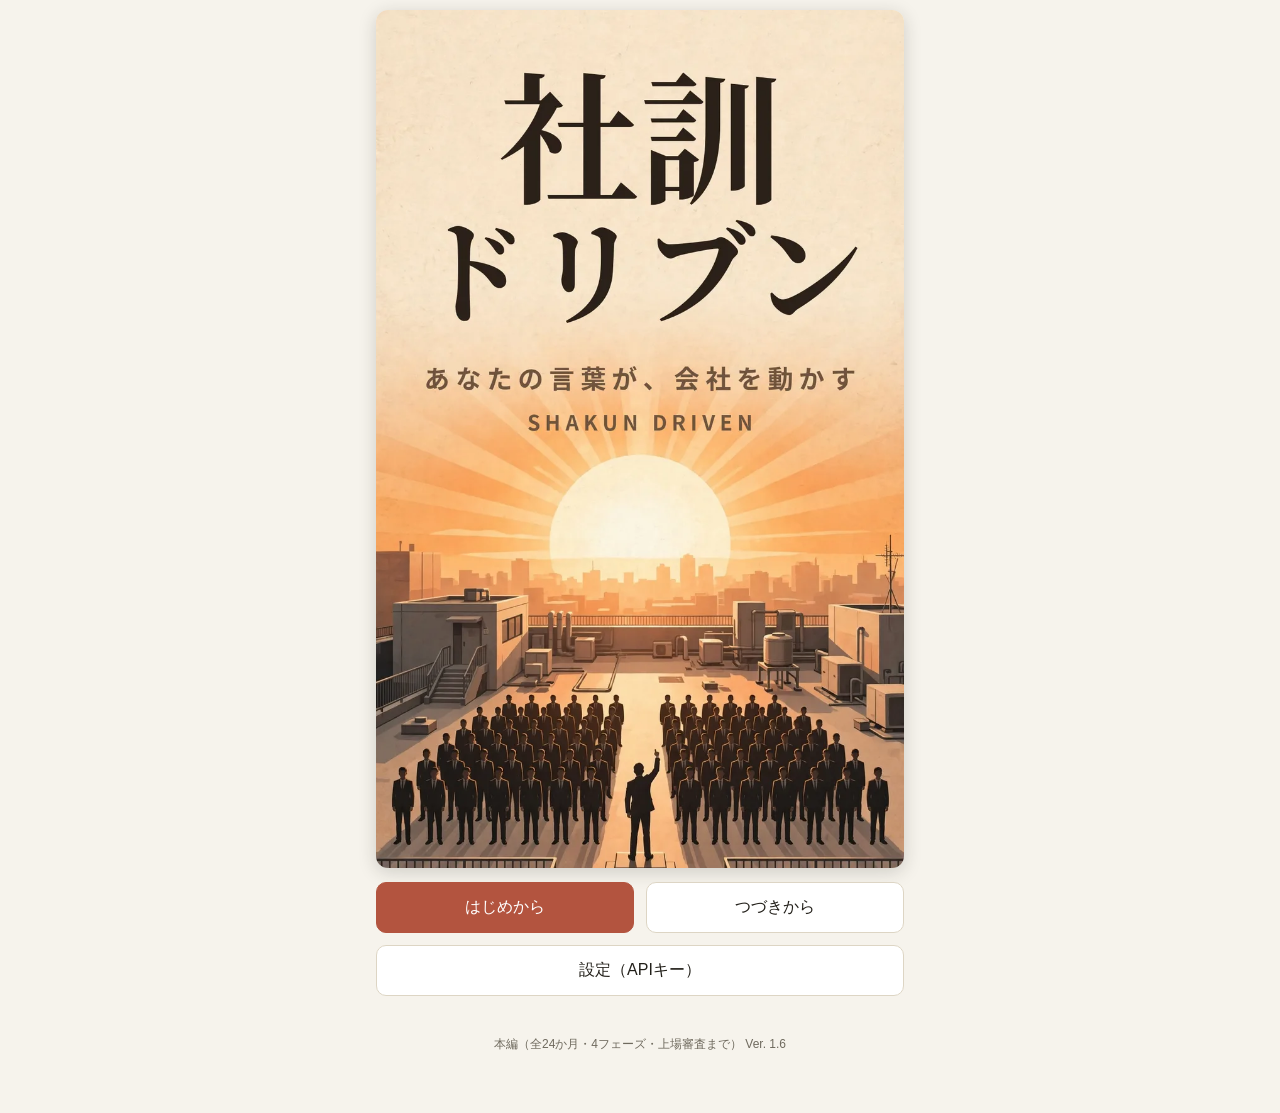
==== commit 0a25a9d7: "Ver. 1.6 タイトル絵共通化・場面イラスト・演出とキャラ絵の強化" ====
--- a/index.html
+++ b/index.html
@@ -4,7 +4,7 @@
 <meta charset="UTF-8">
 <meta name="viewport" content="width=device-width, initial-scale=1, viewport-fit=cover">
 <title>社訓ドリブン</title>
-<link rel="stylesheet" href="css/style.css?v=20261102.36">
+<link rel="stylesheet" href="css/style.css?v=20261102.37">
 </head>
 <body>
 
@@ -12,7 +12,7 @@
 <section id="screen-title" class="screen active">
   <div class="title-block">
     <h1 class="sr-only">社訓ドリブン</h1>
-    <img id="title-art" alt="社訓ドリブン ― 屋上の朝礼と日の出">
+    <div class="title-art-wrap"><img id="title-art" alt="社訓ドリブン ― 屋上の朝礼と日の出"></div>
   </div>
   <div class="menu" id="menu-main">
     <button id="btn-new" class="primary">はじめから</button>
@@ -28,7 +28,7 @@
   <div class="menu-single">
     <button id="btn-settings" class="secondary">設定（APIキー）</button>
   </div>
-  <p class="footnote">本編（全24か月・4フェーズ・上場審査まで） Ver. 1.5</p>
+  <p class="footnote">本編（全24か月・4フェーズ・上場審査まで） Ver. 1.6</p>
 </section>
 
 <!-- 設定画面 -->
@@ -111,6 +111,7 @@
     <p id="office-note" class="note"></p>
     <h3>月報</h3>
     <div id="report-masthead" class="report-masthead hidden"></div>
+    <img id="report-art" class="scene-art report-art hidden" alt="">
     <div id="report-highlights" class="report-highlights hidden"></div>
     <p id="report-diff" class="report-diff hidden"></p>
     <pre id="week-report" class="preview">まだ月を進めていません。社訓を整えてから「月を進める」を押してください。</pre>
@@ -186,6 +187,7 @@
   <h2 id="ev-title">イベント</h2>
   <p id="ev-hype" class="ev-hype hidden"></p>
   <p id="ev-category" class="note"></p>
+  <img id="ev-art" class="scene-art ev-art hidden" alt="">
   <p id="ev-body"></p>
   <p id="ev-hint" class="note"></p>
   <div id="ev-action-wrap">
@@ -305,8 +307,8 @@
   </div>
 </section>
 
-<div id="phase-overlay" class="phase-overlay hidden"><div class="phase-overlay-inner"><span class="phase-overlay-sub">新たな期へ</span><span id="phase-overlay-name" class="phase-overlay-name">組織化期</span><span id="phase-overlay-bits" class="phase-overlay-bits"></span></div></div>
-
-<script type="module" src="js/app.js?v=20261102.36"></script>
+<div id="phase-overlay" class="phase-overlay hidden"><div class="phase-overlay-inner"><span id="phase-overlay-sub" class="phase-overlay-sub">新たな期へ</span><span id="phase-overlay-name" class="phase-overlay-name">組織化期</span><span id="phase-overlay-bits" class="phase-overlay-bits"></span></div></div>
+
+<script type="module" src="js/app.js?v=20261102.37"></script>
 </body>
 </html>
--- a/css/style.css
+++ b/css/style.css
@@ -403,3 +403,31 @@
 @media (prefers-reduced-motion: reduce) {
   *, *::before, *::after { animation-duration: .01ms !important; animation-iteration-count: 1 !important; transition-duration: .01ms !important; }
 }
+
+/* Ver. 1.6：タイトル演出・場面イラスト・キャラ絵強化 */
+/* タイトル絵：包み（光の帯と影は包み側に持たせる） */
+.title-art-wrap { position: relative; overflow: hidden; border-radius: 12px; box-shadow: 0 4px 18px rgba(35, 32, 26, .18); }
+body[data-mode="black"] .title-art-wrap { box-shadow: 0 4px 18px rgba(0, 0, 0, .5); }
+#title-art { box-shadow: none; border-radius: 0; display: block; }
+#screen-title.enter #title-art { animation: titleArtIn 1.5s ease both; }
+@keyframes titleArtIn { from { transform: scale(1.07); opacity: .35; } to { transform: scale(1); opacity: 1; } }
+.title-art-wrap::after { content: ""; position: absolute; inset: 0; background: linear-gradient(105deg, transparent 42%, rgba(255,255,255,.32) 50%, transparent 58%); transform: translateX(-130%); pointer-events: none; }
+#screen-title.enter .title-art-wrap::after { animation: titleShine 1.1s ease .8s 1 both; }
+@keyframes titleShine { to { transform: translateX(130%); } }
+#screen-title.enter .menu > button, #screen-title.enter .menu-single > button, #screen-title.enter .footnote { animation: popIn .45s ease both; }
+#screen-title.enter .menu > button:nth-child(1) { animation-delay: .2s; }
+#screen-title.enter .menu > button:nth-child(2) { animation-delay: .32s; }
+#screen-title.enter .menu-single > button { animation-delay: .44s; }
+#screen-title.enter .footnote { animation-delay: .56s; }
+/* 場面イラスト */
+.scene-art { width: 100%; display: block; object-fit: cover; border-radius: 10px; border: 1px solid var(--line); }
+.ev-art { height: 190px; margin: 10px 0 4px; }
+.report-art { height: 130px; margin: 10px 0 2px; }
+.scene-art:not(.hidden) { animation: artIn .6s ease both; }
+@keyframes artIn { from { opacity: 0; transform: scale(1.045); } to { opacity: 1; transform: none; } }
+/* キャラ絵：大きく＋表情切替のポップ */
+.emp-portrait { width: 72px; height: 90px; }
+.iv-portrait { width: 100px; height: 125px; }
+@keyframes exprIn { from { transform: scale(.93); opacity: .5; } to { transform: scale(1); opacity: 1; } }
+.emp-portrait, .iv-portrait { animation: breathe 4.2s ease-in-out infinite, exprIn .35s ease backwards; }
+.iv-portrait.expr-pop { animation: exprIn .35s ease; }
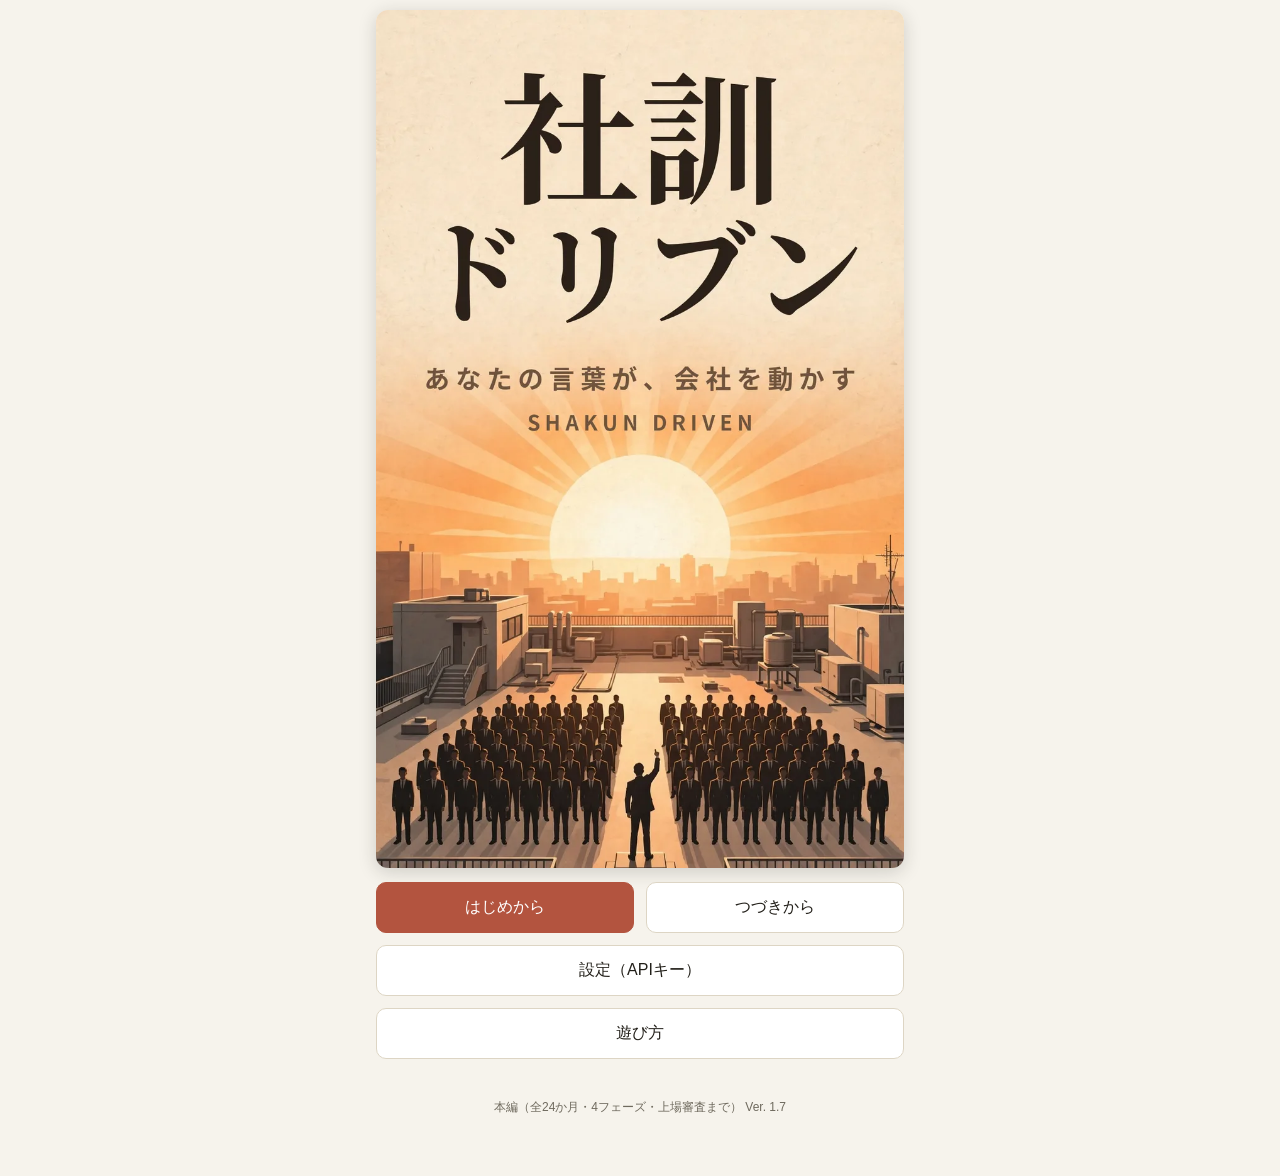
==== commit 166b65fc: "Ver. 1.7 遊び方紹介ページを追加しタイトル画面からリンク" ====
--- a/index.html
+++ b/index.html
@@ -4,7 +4,7 @@
 <meta charset="UTF-8">
 <meta name="viewport" content="width=device-width, initial-scale=1, viewport-fit=cover">
 <title>社訓ドリブン</title>
-<link rel="stylesheet" href="css/style.css?v=20261102.37">
+<link rel="stylesheet" href="css/style.css?v=20261102.38">
 </head>
 <body>
 
@@ -28,7 +28,10 @@
   <div class="menu-single">
     <button id="btn-settings" class="secondary">設定（APIキー）</button>
   </div>
-  <p class="footnote">本編（全24か月・4フェーズ・上場審査まで） Ver. 1.6</p>
+  <div class="menu-single">
+    <a class="btn-link" href="howto.html">遊び方</a>
+  </div>
+  <p class="footnote">本編（全24か月・4フェーズ・上場審査まで） Ver. 1.7</p>
 </section>
 
 <!-- 設定画面 -->
@@ -309,6 +312,6 @@
 
 <div id="phase-overlay" class="phase-overlay hidden"><div class="phase-overlay-inner"><span id="phase-overlay-sub" class="phase-overlay-sub">新たな期へ</span><span id="phase-overlay-name" class="phase-overlay-name">組織化期</span><span id="phase-overlay-bits" class="phase-overlay-bits"></span></div></div>
 
-<script type="module" src="js/app.js?v=20261102.37"></script>
+<script type="module" src="js/app.js?v=20261102.38"></script>
 </body>
 </html>
--- a/css/style.css
+++ b/css/style.css
@@ -431,3 +431,22 @@
 @keyframes exprIn { from { transform: scale(.93); opacity: .5; } to { transform: scale(1); opacity: 1; } }
 .emp-portrait, .iv-portrait { animation: breathe 4.2s ease-in-out infinite, exprIn .35s ease backwards; }
 .iv-portrait.expr-pop { animation: exprIn .35s ease; }
+
+/* === Ver. 1.7 遊び方リンク === */
+.menu-single > a.btn-link {
+  display: block;
+  width: 100%;
+  font: inherit;
+  text-align: center;
+  text-decoration: none;
+  border: 1px solid var(--line);
+  background: var(--panel);
+  color: var(--ink);
+  border-radius: 10px;
+  padding: 14px 16px;
+  cursor: pointer;
+  transition: transform .08s ease, box-shadow .15s ease, background-color .15s ease, filter .15s ease;
+}
+.menu-single > a.btn-link:hover { filter: brightness(1.05); }
+.menu-single > a.btn-link:active { transform: translateY(1px) scale(.97); }
+#screen-title.enter .menu-single > a.btn-link { animation: popIn .45s ease both; animation-delay: .5s; }
